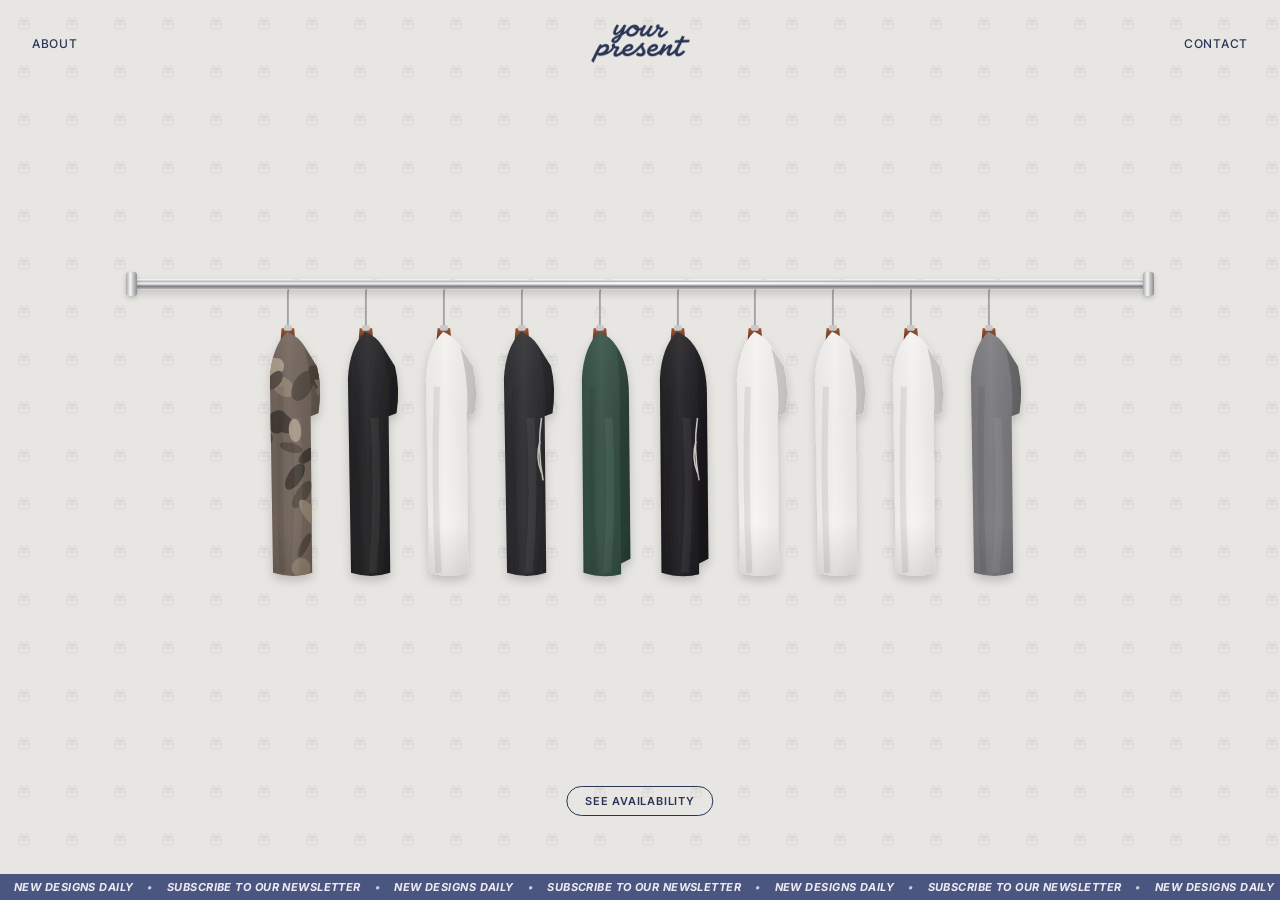
==== index.html @ 39e81881 "your present 衣架作品集网站：悬停转身、点击详情、占位衣服 Co-Authored-By: Claude Opus 5.5 <noreply@anthropic.com>" ====
<!doctype html>
<html lang="en">
<head>
  <meta charset="utf-8">
  <meta name="viewport" content="width=device-width, initial-scale=1">
  <title>your present</title>
  <meta name="description" content="your present — new designs daily.">
  <link rel="icon" href="assets/logo.png">
  <link rel="preload" href="assets/fonts/inter-latin-wght-normal.woff2" as="font" type="font/woff2" crossorigin>
  <link rel="stylesheet" href="css/style.css">
</head>
<body>
  <header class="top">
    <button class="nav-link" data-panel="about">About</button>
    <a class="logo" href="./" aria-label="your present"></a>
    <button class="nav-link" data-panel="contact">Contact</button>
    <button class="close-link" id="close">Close</button>
  </header>

  <main class="scene">
    <div class="rack-wrap" id="rackWrap">
      <div class="rack" id="rack">
        <div class="rod" aria-hidden="true"><i class="cap l"></i><i class="cap r"></i></div>
        <div class="items" id="items"></div>
      </div>
      <p class="hover-label" id="hoverLabel" aria-live="polite"></p>
    </div>

    <section class="detail" id="detail" aria-hidden="true">
      <button class="arrow prev" id="prev" aria-label="Previous">
        <svg viewBox="0 0 24 24"><path d="M15 6l-6 6 6 6M9 12h12" transform="translate(-1.5 0)"/></svg>
      </button>
      <div class="d-stage"><div class="d-item" id="dItem"></div></div>
      <button class="arrow next" id="next" aria-label="Next">
        <svg viewBox="0 0 24 24"><path d="M9 6l6 6-6 6M15 12H3" transform="translate(1.5 0)"/></svg>
      </button>
      <div class="d-meta">
        <p class="d-count" id="dCount">01 / 10</p>
        <h2 class="d-name" id="dName"></h2>
      </div>
    </section>

    <div class="cta-row">
      <button class="pill" id="cta">See availability</button>
      <i class="handle" aria-hidden="true"></i>
    </div>
  </main>

  <footer class="marquee" aria-label="New designs daily. Subscribe to our newsletter.">
    <div class="marquee-track" id="marquee"></div>
  </footer>

  <div class="sheet" id="sheet" aria-hidden="true">
    <div class="sheet-card" role="dialog" aria-modal="true">
      <div class="sheet-body" id="sheetBody"></div>
      <button class="pill small" id="sheetClose">Close</button>
    </div>
  </div>

  <template id="panel-about">
    <h3>About</h3>
    <p>your present makes clothes for right now. Every piece starts as a drawing and ends up on this rack.</p>
  </template>
  <template id="panel-contact">
    <h3>Contact</h3>
    <p>Collabs, wholesale or just saying hi — contact details coming soon.</p>
  </template>
  <template id="panel-availability">
    <h3>Availability</h3>
    <p>Sizes S – XL. First drop opening soon. Subscribe to our newsletter to hear first.</p>
  </template>

  <script src="data/products.js"></script>
  <script src="js/app.js"></script>
</body>
</html>
---- css/style.css ----
@font-face {
  font-family: "Inter";
  src: url("../assets/fonts/inter-latin-wght-normal.woff2") format("woff2");
  font-weight: 100 900; font-style: normal; font-display: swap;
}
@font-face {
  font-family: "Inter";
  src: url("../assets/fonts/inter-latin-wght-italic.woff2") format("woff2");
  font-weight: 100 900; font-style: italic; font-display: swap;
}

:root {
  --bg: #e7e6e2;
  --ink: #2b3557;          /* 品牌主色：logo、名字、按钮。想要纯黑 logo 改成 #111 */
  --muted: #8b8b90;
  --bar: #4b5680;          /* 底部跑马灯 */
  --bar-ink: #eceaf2;
  --ease: cubic-bezier(.22, .8, .2, 1);

  /* 衣服尺寸：一切按衣服高度 --gh 推算 */
  --gh: min(38vh, 21vw);
  --hook: calc(var(--gh) * 50 / 340);   /* 挂杆到领口 */
  --sw: calc(var(--gh) * 110 / 340);    /* 侧挂图宽 */
  --fw: calc(var(--gh) * 300 / 340);    /* 正面图宽 */
  --slot: calc(var(--gh) * .29);        /* 侧挂时每件占的位置 */
  --open: calc(var(--fw) + var(--gh) * .08); /* 转正面后占的位置 */
}

* { box-sizing: border-box; }
html, body { height: 100%; }
body {
  margin: 0;
  font-family: "Inter", "Helvetica Neue", Arial, "PingFang SC", "Microsoft YaHei", sans-serif;
  color: var(--ink);
  background-color: var(--bg);
  background-image: url("data:image/svg+xml,%3Csvg xmlns='http://www.w3.org/2000/svg' width='48' height='48'%3E%3Cg fill='none' stroke='%232b3557' stroke-opacity='.07' stroke-width='1'%3E%3Crect x='19' y='21' width='10' height='8' rx='1'/%3E%3Cpath d='M19 24h10M24 21v8M24 21c-1.5-3-4-3-4-1.2 0 1.2 2.2 1.2 4 1.2 1.8 0 4 0 4-1.2 0-1.8-2.5-1.8-4 1.2'/%3E%3C/g%3E%3C/svg%3E");
  background-size: 48px 48px;
  display: grid;
  grid-template-rows: auto 1fr auto;
  min-height: 100svh;
  overflow: hidden;
  -webkit-font-smoothing: antialiased;
}
button { font: inherit; color: inherit; background: none; border: 0; padding: 0; cursor: pointer; }

/* ---------- 顶栏 ---------- */
.top {
  position: relative; z-index: 20;
  display: grid; grid-template-columns: 1fr auto 1fr; align-items: center;
  padding: 22px 32px 0;
}
.nav-link, .close-link {
  font-size: 12px; font-weight: 500; letter-spacing: .06em; text-transform: uppercase;
  transition: opacity .4s var(--ease);
}
.nav-link:first-child { justify-self: start; }
.nav-link:nth-of-type(2) { justify-self: end; }
.nav-link:hover, .close-link:hover { opacity: .6; }
.logo {
  display: block; width: 104px; aspect-ratio: 1034 / 432;
  background: var(--ink);
  -webkit-mask: url("../assets/logo.png") center / contain no-repeat;
          mask: url("../assets/logo.png") center / contain no-repeat;
  transition: opacity .4s var(--ease);
}
.close-link {
  position: absolute; right: 32px; top: 26px;
  opacity: 0; pointer-events: none;
}

/* ---------- 场景 ---------- */
.scene { position: relative; display: grid; place-items: center; min-height: 0; }
.rack-wrap {
  position: relative;
  transition: filter .6s var(--ease), opacity .6s var(--ease), transform .6s var(--ease);
  margin-top: -4vh;
}
.rack {
  position: relative;
  width: calc(var(--slot) * var(--n, 10) + var(--open) - var(--slot) + var(--gh) * .22);
  height: calc(var(--hook) + var(--gh) + var(--gh) * .1);
}

/* 不锈钢挂杆 */
.rod {
  position: absolute; left: 0; right: 0; top: 0; z-index: 3;
  height: max(9px, calc(var(--gh) * .036)); transform: translateY(-50%);
  border-radius: 99px;
  background: linear-gradient(#ffffff 0%, #b9b9bc 22%, #f4f4f5 42%, #7d7d82 74%, #a8a8ac 88%, #e2e2e4 100%);
  box-shadow: 0 4px 8px rgba(0,0,0,.16), inset 0 -1px 0 rgba(0,0,0,.15);
}
.rod::after { /* 杆上一道长高光 */
  content: ""; position: absolute; left: 30%; right: 24%; top: 30%; height: 22%;
  background: linear-gradient(90deg, transparent, rgba(255,255,255,.9), transparent);
  border-radius: 99px;
}
.cap {
  position: absolute; top: 50%; width: max(10px, calc(var(--gh)*.04)); height: max(22px, calc(var(--gh)*.09));
  transform: translateY(-50%); border-radius: 3px;
  background: linear-gradient(90deg, #a9a9a9, #f4f4f4 40%, #bdbdbd 70%, #8e8e8e);
  box-shadow: 0 2px 5px rgba(0,0,0,.18);
}
.cap.l { left: -4px; } .cap.r { right: -4px; }

.items {
  position: absolute; left: 0; right: 0; top: 0; z-index: 2;
  display: flex; justify-content: center;
}
.item {
  position: relative; flex: 0 0 auto;
  width: var(--slot); height: calc(var(--hook) + var(--gh));
  transition: width .45s var(--ease);
  outline: none;
}
.item.on { width: var(--open); z-index: 2; }
.item.picked .face { visibility: hidden; }
.item:focus-visible::after {
  content: ""; position: absolute; left: 50%; bottom: -14px; width: 16px; height: 2px;
  margin-left: -8px; background: var(--ink); border-radius: 2px;
}

/* 一件衣服 = 摆动层 + 两个面（侧 / 正） */
.swing { position: absolute; inset: 0; transform-origin: 50% 0; perspective: 900px; }
.face {
  position: absolute; top: 0; height: calc(var(--hook) + var(--gh));
  backface-visibility: hidden; -webkit-backface-visibility: hidden;
  will-change: transform;
}
.face.side  { width: var(--sw); left: calc(50% - var(--sw) / 2); }
.face.front { width: var(--fw); left: calc(50% - var(--fw) / 2); }
.face img {
  position: absolute; left: 0; top: var(--hook); width: 100%; height: var(--gh);
  object-fit: contain; object-position: top center;
  user-select: none; -webkit-user-drag: none; pointer-events: none;
}
.face .hanger {
  position: absolute; left: 0; top: 0; width: 100%; height: calc(var(--gh) * 90 / 340);
  overflow: visible; pointer-events: none;
}

/* 转身：侧面先转走，正面再转进来；移开时反过来 */
.face.side  { transform: rotateY(0deg);   transition: transform .24s cubic-bezier(.25,1,.5,1) .16s; }
.face.front { transform: rotateY(-90deg); transition: transform .16s cubic-bezier(.5,0,.75,0) 0s; }
.item.on .face.side  { transform: rotateY(90deg); transition: transform .16s cubic-bezier(.5,0,.75,0) 0s; }
.item.on .face.front { transform: rotateY(0deg);  transition: transform .26s cubic-bezier(.25,1,.5,1) .16s; }

.hover-label {
  position: absolute; left: 0; top: calc(var(--hook) + var(--gh) + var(--gh) * .1);
  margin: 0; font-size: 11px; color: var(--muted); white-space: nowrap;
  transform: translateX(-50%); opacity: 0;
  transition: opacity .3s var(--ease), left .45s var(--ease);
  pointer-events: none;
}
.hover-label.show { opacity: 1; }

/* ---------- 底部按钮 ---------- */
.cta-row {
  position: absolute; left: 50%; bottom: 4.5vh; transform: translateX(-50%);
  display: grid; justify-items: center; gap: 14px; z-index: 6;
}
.pill {
  border: 1.5px solid var(--ink); border-radius: 999px;
  padding: 7px 18px; font-size: 11px; font-weight: 600; letter-spacing: .07em; text-transform: uppercase;
  transition: background .25s, color .25s;
}
.pill:hover { background: var(--ink); color: var(--bg); }
.pill.small { padding: 6px 14px; }
.handle {
  width: 32px; height: 4px; border-radius: 4px; background: #6a6d78;
  opacity: 0; transition: opacity .4s var(--ease);
}

/* ---------- 详情 ---------- */
.detail {
  position: absolute; inset: 0; z-index: 5;
  display: grid; place-items: center; pointer-events: none;
}
.d-stage { position: relative; margin-top: -8vh; }
.d-item {
  --gh: min(50vh, 36vw);
  position: relative; width: var(--fw); height: calc(var(--hook) + var(--gh));
  transform-origin: 0 0; visibility: hidden;
}
.d-item.show { visibility: visible; }
.d-item .face { left: 0; transform: none; transition: none; }
.arrow, .d-meta { opacity: 0; transition: opacity .45s var(--ease); }
.arrow {
  position: absolute; top: calc(50% - 8vh + min(50vh, 36vw) * 25 / 340); width: 38px; height: 38px;
  border: 1.5px solid var(--ink); border-radius: 50%;
  display: grid; place-items: center; transform: translateY(-50%);
  transition: opacity .45s var(--ease), background .25s, color .25s;
}
.arrow svg { width: 16px; height: 16px; fill: none; stroke: currentColor; stroke-width: 1.8; stroke-linecap: round; stroke-linejoin: round; }
.arrow:hover { background: var(--ink); color: var(--bg); }
.arrow.prev { left: calc(50% - min(50vh, 36vw) * 150 / 340 - 7vw - 38px); }
.arrow.next { left: calc(50% + min(50vh, 36vw) * 150 / 340 + 7vw); }
.d-meta {
  position: absolute; left: 0; right: 0; bottom: calc(4.5vh + 62px);
  text-align: center;
}
.d-count { margin: 0 0 6px; font-size: 11px; color: var(--muted); font-variant-numeric: tabular-nums; letter-spacing: .04em; }
.d-name { margin: 0; font-size: clamp(18px, 1.9vw, 26px); font-weight: 500; font-style: italic; letter-spacing: -.01em; transition: opacity .2s; }
.no-anim .item, .no-anim .face { transition: none !important; }

/* 进入详情后的整体状态 */
body.is-detail .rack-wrap { filter: blur(14px); opacity: .3; transform: scale(.985); pointer-events: none; }
body.is-detail .detail { pointer-events: auto; }
body.is-detail .arrow, body.is-detail .d-meta { opacity: 1; }
body.is-detail .nav-link, body.is-detail .logo { opacity: 0; pointer-events: none; }
body.is-detail .close-link { opacity: 1; pointer-events: auto; }
body.is-detail .handle { opacity: 1; }
body.is-detail .marquee { opacity: 0; }

/* ---------- 跑马灯 ---------- */
.marquee {
  background: var(--bar); color: var(--bar-ink); overflow: hidden;
  height: 26px; display: flex; align-items: center;
  transition: opacity .5s var(--ease);
}
.marquee-track { display: flex; white-space: nowrap; animation: marquee 38s linear infinite; }
.marquee-track span {
  font-size: 11px; font-weight: 700; font-style: italic; letter-spacing: .04em; text-transform: uppercase;
  padding: 0 14px;
}
.marquee-track span.dot { padding: 0; opacity: .8; }
@keyframes marquee { to { transform: translateX(-50%); } }

/* ---------- 弹出小卡片 ---------- */
.sheet {
  position: fixed; inset: 0; z-index: 50; display: grid; place-items: center;
  background: rgba(231, 230, 226, .6); backdrop-filter: blur(8px); -webkit-backdrop-filter: blur(8px);
  opacity: 0; pointer-events: none; transition: opacity .3s var(--ease);
}
.sheet.open { opacity: 1; pointer-events: auto; }
.sheet-card {
  width: min(380px, calc(100vw - 32px)); padding: 28px 28px 22px;
  background: #f3f2ef; border-radius: 14px; box-shadow: 0 20px 60px rgba(30, 35, 60, .18);
  transform: translateY(10px); transition: transform .35s var(--ease);
}
.sheet.open .sheet-card { transform: none; }
.sheet-card h3 { margin: 0 0 10px; font-size: 12px; letter-spacing: .08em; text-transform: uppercase; font-weight: 600; }
.sheet-card p { margin: 0 0 20px; font-size: 15px; line-height: 1.5; font-style: italic; }

/* ---------- 手机 ---------- */
@media (max-width: 760px) {
  :root { --gh: min(42vh, 64vw); }
  .top { padding: 16px 16px 0; }
  .close-link { right: 16px; top: 20px; }
  .logo { width: 84px; }
  .rack-wrap {
    width: 100vw; overflow-x: auto; overflow-y: visible; scrollbar-width: none;
    padding: calc(var(--gh) * .05) 16px calc(var(--gh) * .3);
    margin-top: 0;
  }
  .rack-wrap::-webkit-scrollbar { display: none; }
  .rack { margin: 0 auto; }
  .d-item { --gh: min(46vh, 68vw); }
  .d-stage { margin-top: -12vh; }
  .arrow { top: auto; bottom: calc(4.5vh + 2px); transform: none; }
  .arrow.prev { left: 16px; } .arrow.next { left: auto; right: 16px; }
  .d-meta { bottom: calc(4.5vh + 66px); }
}

@media (prefers-reduced-motion: reduce) {
  .face.side, .face.front, .item.on .face.side, .item.on .face.front { transition-duration: .01s; transition-delay: 0s; }
  .marquee-track { animation-duration: 120s; }
}
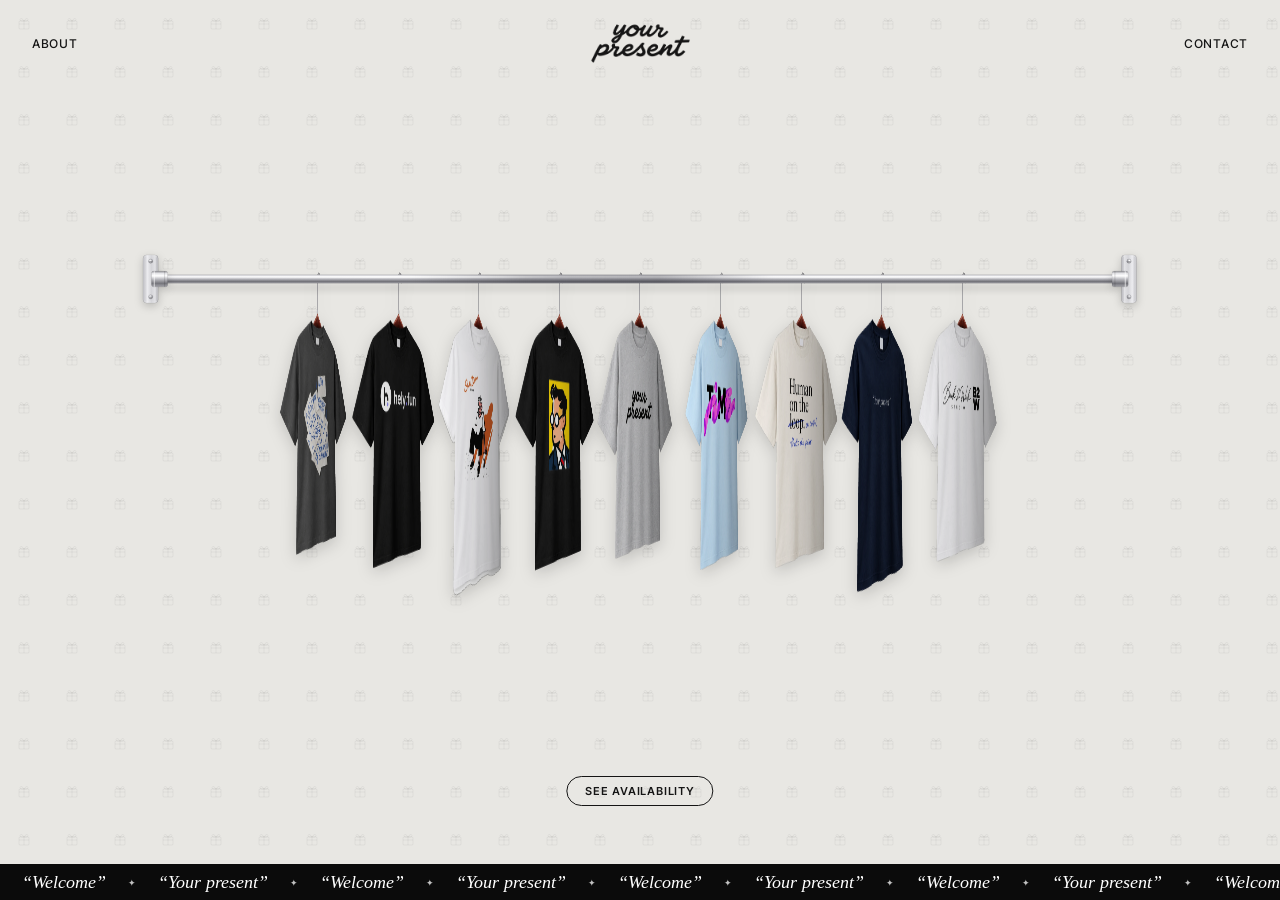
==== commit 295a53c3: "换上 9 件真实 T 恤：AI 抠图 + 红木衣架，挂着 3D 转开、悬停连续转正；不锈钢挂杆加墙面底座；跑马灯改黑底白字衬线斜体 Co-Authored-By: Claude Opus 5.5 <n" ====
--- a/index.html
+++ b/index.html
@@ -20,7 +20,32 @@
   <main class="scene">
     <div class="rack-wrap" id="rackWrap">
       <div class="rack" id="rack">
-        <div class="rod" aria-hidden="true"><i class="cap l"></i><i class="cap r"></i></div>
+        <div class="rod" aria-hidden="true">
+        <svg width="0" height="0" style="position:absolute"><defs>
+          <linearGradient id="ypPlate" x1="0" x2="1"><stop offset="0" stop-color="#b9b9be"/><stop offset=".28" stop-color="#ececef"/><stop offset=".55" stop-color="#d4d4d8"/><stop offset=".8" stop-color="#e2e2e5"/><stop offset="1" stop-color="#a4a4aa"/></linearGradient>
+          <linearGradient id="ypCup" x1="0" y1="0" x2="0" y2="1"><stop offset="0" stop-color="#8f8f95"/><stop offset=".14" stop-color="#e4e4e7"/><stop offset=".3" stop-color="#ffffff"/><stop offset=".5" stop-color="#bdbdc2"/><stop offset=".78" stop-color="#76767c"/><stop offset="1" stop-color="#a2a2a8"/></linearGradient>
+          <radialGradient id="ypScrew" cx=".38" cy=".35" r=".7"><stop offset="0" stop-color="#ffffff"/><stop offset=".5" stop-color="#c4c4c9"/><stop offset="1" stop-color="#7c7c82"/></radialGradient>
+        </defs></svg>
+        <span class="tube"></span>
+        <svg class="bracket l" viewBox="0 0 46 92" aria-hidden="true">
+          <rect x="2" y="3" width="27" height="86" rx="6" fill="url(#ypPlate)" stroke="rgba(0,0,0,.22)" stroke-width=".8"/>
+          <rect x="3.2" y="4.2" width="24.6" height="83.6" rx="5" fill="none" stroke="rgba(255,255,255,.55)" stroke-width=".8"/>
+          <g><circle cx="15.5" cy="14" r="3.8" fill="url(#ypScrew)" stroke="rgba(0,0,0,.35)" stroke-width=".6"/><path d="M13 14.6h5" stroke="rgba(0,0,0,.45)" stroke-width=".9"/></g>
+          <g><circle cx="15.5" cy="78" r="3.8" fill="url(#ypScrew)" stroke="rgba(0,0,0,.35)" stroke-width=".6"/><path d="M13 78.6h5" stroke="rgba(0,0,0,.45)" stroke-width=".9"/></g>
+          <rect x="17" y="32" width="29" height="28" rx="3.5" fill="url(#ypCup)" stroke="rgba(0,0,0,.25)" stroke-width=".7"/>
+          <rect x="21" y="32" width="2.2" height="28" fill="rgba(255,255,255,.55)"/>
+          <rect x="40" y="32" width="1.4" height="28" fill="rgba(0,0,0,.18)"/>
+        </svg>
+        <svg class="bracket r" viewBox="0 0 46 92" aria-hidden="true">
+          <rect x="2" y="3" width="27" height="86" rx="6" fill="url(#ypPlate)" stroke="rgba(0,0,0,.22)" stroke-width=".8"/>
+          <rect x="3.2" y="4.2" width="24.6" height="83.6" rx="5" fill="none" stroke="rgba(255,255,255,.55)" stroke-width=".8"/>
+          <g><circle cx="15.5" cy="14" r="3.8" fill="url(#ypScrew)" stroke="rgba(0,0,0,.35)" stroke-width=".6"/><path d="M13 14.6h5" stroke="rgba(0,0,0,.45)" stroke-width=".9"/></g>
+          <g><circle cx="15.5" cy="78" r="3.8" fill="url(#ypScrew)" stroke="rgba(0,0,0,.35)" stroke-width=".6"/><path d="M13 78.6h5" stroke="rgba(0,0,0,.45)" stroke-width=".9"/></g>
+          <rect x="17" y="32" width="29" height="28" rx="3.5" fill="url(#ypCup)" stroke="rgba(0,0,0,.25)" stroke-width=".7"/>
+          <rect x="21" y="32" width="2.2" height="28" fill="rgba(255,255,255,.55)"/>
+          <rect x="40" y="32" width="1.4" height="28" fill="rgba(0,0,0,.18)"/>
+        </svg>
+      </div>
         <div class="items" id="items"></div>
       </div>
       <p class="hover-label" id="hoverLabel" aria-live="polite"></p>
@@ -46,7 +71,7 @@
     </div>
   </main>
 
-  <footer class="marquee" aria-label="New designs daily. Subscribe to our newsletter.">
+  <footer class="marquee" aria-label="Welcome. Your present.">
     <div class="marquee-track" id="marquee"></div>
   </footer>
 
--- a/css/style.css
+++ b/css/style.css
@@ -8,22 +8,28 @@
   src: url("../assets/fonts/inter-latin-wght-italic.woff2") format("woff2");
   font-weight: 100 900; font-style: italic; font-display: swap;
 }
+@font-face {   /* 跑马灯、衣服名：衬线斜体（Times 风格） */
+  font-family: "Tinos";
+  src: url("../assets/fonts/tinos-italic.woff2") format("woff2");
+  font-weight: 400; font-style: italic; font-display: swap;
+}
 
 :root {
-  --bg: #e7e6e2;
-  --ink: #2b3557;          /* 品牌主色：logo、名字、按钮。想要纯黑 logo 改成 #111 */
-  --muted: #8b8b90;
-  --bar: #4b5680;          /* 底部跑马灯 */
-  --bar-ink: #eceaf2;
+  --bg: #e8e7e3;
+  --ink: #151515;          /* logo、文字、按钮 */
+  --muted: #8a8a8a;
+  --bar: #0b0b0b;          /* 底部跑马灯 */
+  --bar-ink: #ffffff;
+  --serif: "Tinos", "Times New Roman", Times, serif;
   --ease: cubic-bezier(.22, .8, .2, 1);
 
-  /* 衣服尺寸：一切按衣服高度 --gh 推算 */
+  /* 尺寸全部按衣服高度 --gh 推算（衣服图 300×406 单位，1 单位 = gh/340） */
   --gh: min(38vh, 21vw);
-  --hook: calc(var(--gh) * 50 / 340);   /* 挂杆到领口 */
-  --sw: calc(var(--gh) * 110 / 340);    /* 侧挂图宽 */
-  --fw: calc(var(--gh) * 300 / 340);    /* 正面图宽 */
-  --slot: calc(var(--gh) * .29);        /* 侧挂时每件占的位置 */
+  --hook: calc(var(--gh) * 50 / 340);   /* 挂杆中心到领口 */
+  --fw: calc(var(--gh) * 300 / 340);    /* 衣服正面宽 */
+  --slot: calc(var(--gh) * .3);         /* 转开挂着时每件占的位置 */
   --open: calc(var(--fw) + var(--gh) * .08); /* 转正面后占的位置 */
+  --rodh: max(9px, calc(var(--gh) * .036));
 }
 
 * { box-sizing: border-box; }
@@ -33,7 +39,7 @@
   font-family: "Inter", "Helvetica Neue", Arial, "PingFang SC", "Microsoft YaHei", sans-serif;
   color: var(--ink);
   background-color: var(--bg);
-  background-image: url("data:image/svg+xml,%3Csvg xmlns='http://www.w3.org/2000/svg' width='48' height='48'%3E%3Cg fill='none' stroke='%232b3557' stroke-opacity='.07' stroke-width='1'%3E%3Crect x='19' y='21' width='10' height='8' rx='1'/%3E%3Cpath d='M19 24h10M24 21v8M24 21c-1.5-3-4-3-4-1.2 0 1.2 2.2 1.2 4 1.2 1.8 0 4 0 4-1.2 0-1.8-2.5-1.8-4 1.2'/%3E%3C/g%3E%3C/svg%3E");
+  background-image: url("data:image/svg+xml,%3Csvg xmlns='http://www.w3.org/2000/svg' width='48' height='48'%3E%3Cg fill='none' stroke='%23151515' stroke-opacity='.055' stroke-width='1'%3E%3Crect x='19' y='21' width='10' height='8' rx='1'/%3E%3Cpath d='M19 24h10M24 21v8M24 21c-1.5-3-4-3-4-1.2 0 1.2 2.2 1.2 4 1.2 1.8 0 4 0 4-1.2 0-1.8-2.5-1.8-4 1.2'/%3E%3C/g%3E%3C/svg%3E");
   background-size: 48px 48px;
   display: grid;
   grid-template-rows: auto 1fr auto;
@@ -55,7 +61,7 @@
 }
 .nav-link:first-child { justify-self: start; }
 .nav-link:nth-of-type(2) { justify-self: end; }
-.nav-link:hover, .close-link:hover { opacity: .6; }
+.nav-link:hover, .close-link:hover { opacity: .55; }
 .logo {
   display: block; width: 104px; aspect-ratio: 1034 / 432;
   background: var(--ink);
@@ -63,45 +69,48 @@
           mask: url("../assets/logo.png") center / contain no-repeat;
   transition: opacity .4s var(--ease);
 }
-.close-link {
-  position: absolute; right: 32px; top: 26px;
-  opacity: 0; pointer-events: none;
-}
+.close-link { position: absolute; right: 32px; top: 26px; opacity: 0; pointer-events: none; }
 
 /* ---------- 场景 ---------- */
 .scene { position: relative; display: grid; place-items: center; min-height: 0; }
 .rack-wrap {
-  position: relative;
+  position: relative; margin-top: -4vh;
   transition: filter .6s var(--ease), opacity .6s var(--ease), transform .6s var(--ease);
-  margin-top: -4vh;
 }
 .rack {
   position: relative;
-  width: calc(var(--slot) * var(--n, 10) + var(--open) - var(--slot) + var(--gh) * .22);
+  width: calc(var(--slot) * var(--n, 10) + var(--open) - var(--slot) + var(--gh) * .34);
   height: calc(var(--hook) + var(--gh) + var(--gh) * .1);
 }
 
-/* 不锈钢挂杆 */
+/* ---------- 不锈钢挂杆 + 墙面底座 ---------- */
 .rod {
   position: absolute; left: 0; right: 0; top: 0; z-index: 3;
-  height: max(9px, calc(var(--gh) * .036)); transform: translateY(-50%);
+  height: calc(var(--rodh) * 5.3); transform: translateY(-50%);
+  pointer-events: none;
+}
+.bracket {
+  position: absolute; top: 0; height: 100%; width: auto; aspect-ratio: 46 / 92;
+  filter: drop-shadow(0 calc(var(--rodh) * .35) calc(var(--rodh) * .45) rgba(0, 0, 0, .2));
+}
+.bracket.l { left: 0; }
+.bracket.r { right: 0; transform: scaleX(-1); }
+.tube {
+  position: absolute; top: 50%; height: var(--rodh); transform: translateY(-50%);
+  left: calc(var(--rodh) * 5.3 * .5 * .8); right: calc(var(--rodh) * 5.3 * .5 * .8);
   border-radius: 99px;
-  background: linear-gradient(#ffffff 0%, #b9b9bc 22%, #f4f4f5 42%, #7d7d82 74%, #a8a8ac 88%, #e2e2e4 100%);
-  box-shadow: 0 4px 8px rgba(0,0,0,.16), inset 0 -1px 0 rgba(0,0,0,.15);
-}
-.rod::after { /* 杆上一道长高光 */
-  content: ""; position: absolute; left: 30%; right: 24%; top: 30%; height: 22%;
-  background: linear-gradient(90deg, transparent, rgba(255,255,255,.9), transparent);
+  background:
+    linear-gradient(90deg, rgba(30, 30, 40, 0) 26%, rgba(30, 30, 40, .26) 38%, rgba(30, 30, 40, .3) 52%, rgba(30, 30, 40, 0) 64%),
+    linear-gradient(180deg, #8c8c92 0%, #d8d8dc 11%, #ffffff 25%, #e8e8eb 34%, #b6b6bb 50%, #8a8a90 67%, #6c6c72 82%, #9a9aa0 92%, #5c5c62 100%);
+  box-shadow: 0 calc(var(--rodh) * .9) calc(var(--rodh) * .8) calc(var(--rodh) * -.35) rgba(0, 0, 0, .28);
+}
+.tube::after {   /* 一道长高光 */
+  content: ""; position: absolute; left: 8%; right: 12%; top: 22%; height: 16%;
   border-radius: 99px;
-}
-.cap {
-  position: absolute; top: 50%; width: max(10px, calc(var(--gh)*.04)); height: max(22px, calc(var(--gh)*.09));
-  transform: translateY(-50%); border-radius: 3px;
-  background: linear-gradient(90deg, #a9a9a9, #f4f4f4 40%, #bdbdbd 70%, #8e8e8e);
-  box-shadow: 0 2px 5px rgba(0,0,0,.18);
-}
-.cap.l { left: -4px; } .cap.r { right: -4px; }
-
+  background: linear-gradient(90deg, transparent, rgba(255, 255, 255, .95) 18%, rgba(255, 255, 255, .5) 34%, transparent 42%, transparent 62%, rgba(255, 255, 255, .85) 78%, transparent);
+}
+
+/* ---------- 衣服 ---------- */
 .items {
   position: absolute; left: 0; right: 0; top: 0; z-index: 2;
   display: flex; justify-content: center;
@@ -109,7 +118,7 @@
 .item {
   position: relative; flex: 0 0 auto;
   width: var(--slot); height: calc(var(--hook) + var(--gh));
-  transition: width .45s var(--ease);
+  transition: width .5s var(--ease);
   outline: none;
 }
 .item.on { width: var(--open); z-index: 2; }
@@ -119,36 +128,38 @@
   margin-left: -8px; background: var(--ink); border-radius: 2px;
 }
 
-/* 一件衣服 = 摆动层 + 两个面（侧 / 正） */
-.swing { position: absolute; inset: 0; transform-origin: 50% 0; perspective: 900px; }
+/* 摆动层（绕挂杆晃）→ 衣服层（绕挂钩竖轴转身） */
+.swing {
+  position: absolute; inset: 0; transform-origin: 50% 0;
+  perspective: calc(var(--gh) * 3.2);
+  filter: drop-shadow(0 calc(var(--gh) * .022) calc(var(--gh) * .028) rgba(0, 0, 0, .17));
+}
 .face {
-  position: absolute; top: 0; height: calc(var(--hook) + var(--gh));
-  backface-visibility: hidden; -webkit-backface-visibility: hidden;
+  position: absolute; top: 0; left: calc(50% - var(--fw) / 2);
+  width: var(--fw); height: calc(var(--hook) + var(--gh));
+  transform: rotateY(var(--rest, 72deg));
+  transition: transform .62s cubic-bezier(.3, .75, .2, 1);
   will-change: transform;
 }
-.face.side  { width: var(--sw); left: calc(50% - var(--sw) / 2); }
-.face.front { width: var(--fw); left: calc(50% - var(--fw) / 2); }
-.face img {
-  position: absolute; left: 0; top: var(--hook); width: 100%; height: var(--gh);
-  object-fit: contain; object-position: top center;
-  user-select: none; -webkit-user-drag: none; pointer-events: none;
-}
-.face .hanger {
-  position: absolute; left: 0; top: 0; width: 100%; height: calc(var(--gh) * 90 / 340);
-  overflow: visible; pointer-events: none;
-}
-
-/* 转身：侧面先转走，正面再转进来；移开时反过来 */
-.face.side  { transform: rotateY(0deg);   transition: transform .24s cubic-bezier(.25,1,.5,1) .16s; }
-.face.front { transform: rotateY(-90deg); transition: transform .16s cubic-bezier(.5,0,.75,0) 0s; }
-.item.on .face.side  { transform: rotateY(90deg); transition: transform .16s cubic-bezier(.5,0,.75,0) 0s; }
-.item.on .face.front { transform: rotateY(0deg);  transition: transform .26s cubic-bezier(.25,1,.5,1) .16s; }
+.item.on .face { transform: rotateY(0deg); }
+.face img, .face .shade {
+  position: absolute; left: 0; top: calc(var(--gh) * -16 / 340);
+  width: 100%; height: calc(var(--gh) * 406 / 340);
+}
+.face img { user-select: none; -webkit-user-drag: none; pointer-events: none; }
+/* 转开时远侧变暗，转正后淡掉 */
+.face .shade {
+  -webkit-mask-size: 100% 100%; mask-size: 100% 100%;
+  background: linear-gradient(90deg, rgba(0, 0, 0, .02), rgba(0, 0, 0, .16) 50%, rgba(0, 0, 0, .42));
+  transition: opacity .55s var(--ease);
+}
+.item.on .face .shade { opacity: 0; }
 
 .hover-label {
   position: absolute; left: 0; top: calc(var(--hook) + var(--gh) + var(--gh) * .1);
   margin: 0; font-size: 11px; color: var(--muted); white-space: nowrap;
   transform: translateX(-50%); opacity: 0;
-  transition: opacity .3s var(--ease), left .45s var(--ease);
+  transition: opacity .3s var(--ease), left .5s var(--ease);
   pointer-events: none;
 }
 .hover-label.show { opacity: 1; }
@@ -165,10 +176,7 @@
 }
 .pill:hover { background: var(--ink); color: var(--bg); }
 .pill.small { padding: 6px 14px; }
-.handle {
-  width: 32px; height: 4px; border-radius: 4px; background: #6a6d78;
-  opacity: 0; transition: opacity .4s var(--ease);
-}
+.handle { width: 32px; height: 4px; border-radius: 4px; background: #5f5f5f; opacity: 0; transition: opacity .4s var(--ease); }
 
 /* ---------- 详情 ---------- */
 .detail {
@@ -180,6 +188,7 @@
   --gh: min(50vh, 36vw);
   position: relative; width: var(--fw); height: calc(var(--hook) + var(--gh));
   transform-origin: 0 0; visibility: hidden;
+  filter: drop-shadow(0 calc(var(--gh) * .022) calc(var(--gh) * .03) rgba(0, 0, 0, .16));
 }
 .d-item.show { visibility: visible; }
 .d-item .face { left: 0; transform: none; transition: none; }
@@ -194,13 +203,13 @@
 .arrow:hover { background: var(--ink); color: var(--bg); }
 .arrow.prev { left: calc(50% - min(50vh, 36vw) * 150 / 340 - 7vw - 38px); }
 .arrow.next { left: calc(50% + min(50vh, 36vw) * 150 / 340 + 7vw); }
-.d-meta {
-  position: absolute; left: 0; right: 0; bottom: calc(4.5vh + 62px);
-  text-align: center;
-}
+.d-meta { position: absolute; left: 0; right: 0; bottom: calc(4.5vh + 62px); text-align: center; }
 .d-count { margin: 0 0 6px; font-size: 11px; color: var(--muted); font-variant-numeric: tabular-nums; letter-spacing: .04em; }
-.d-name { margin: 0; font-size: clamp(18px, 1.9vw, 26px); font-weight: 500; font-style: italic; letter-spacing: -.01em; transition: opacity .2s; }
-.no-anim .item, .no-anim .face { transition: none !important; }
+.d-name {
+  margin: 0; font-family: var(--serif); font-style: italic; font-weight: 400;
+  font-size: clamp(20px, 2.2vw, 30px); letter-spacing: 0; transition: opacity .2s;
+}
+.no-anim .item, .no-anim .face, .no-anim .shade { transition: none !important; }
 
 /* 进入详情后的整体状态 */
 body.is-detail .rack-wrap { filter: blur(14px); opacity: .3; transform: scale(.985); pointer-events: none; }
@@ -211,35 +220,32 @@
 body.is-detail .handle { opacity: 1; }
 body.is-detail .marquee { opacity: 0; }
 
-/* ---------- 跑马灯 ---------- */
+/* ---------- 跑马灯：黑底白字 ---------- */
 .marquee {
   background: var(--bar); color: var(--bar-ink); overflow: hidden;
-  height: 26px; display: flex; align-items: center;
+  height: 36px; display: flex; align-items: center;
   transition: opacity .5s var(--ease);
 }
-.marquee-track { display: flex; white-space: nowrap; animation: marquee 38s linear infinite; }
-.marquee-track span {
-  font-size: 11px; font-weight: 700; font-style: italic; letter-spacing: .04em; text-transform: uppercase;
-  padding: 0 14px;
-}
-.marquee-track span.dot { padding: 0; opacity: .8; }
+.marquee-track { display: flex; align-items: center; white-space: nowrap; animation: marquee 46s linear infinite; }
+.marquee-track span { font-family: var(--serif); font-style: italic; font-size: 18px; padding: 0 22px; }
+.marquee-track span.dot { font-family: inherit; font-style: normal; font-size: 9px; padding: 0; opacity: .75; }
 @keyframes marquee { to { transform: translateX(-50%); } }
 
 /* ---------- 弹出小卡片 ---------- */
 .sheet {
   position: fixed; inset: 0; z-index: 50; display: grid; place-items: center;
-  background: rgba(231, 230, 226, .6); backdrop-filter: blur(8px); -webkit-backdrop-filter: blur(8px);
+  background: rgba(232, 231, 227, .6); backdrop-filter: blur(8px); -webkit-backdrop-filter: blur(8px);
   opacity: 0; pointer-events: none; transition: opacity .3s var(--ease);
 }
 .sheet.open { opacity: 1; pointer-events: auto; }
 .sheet-card {
   width: min(380px, calc(100vw - 32px)); padding: 28px 28px 22px;
-  background: #f3f2ef; border-radius: 14px; box-shadow: 0 20px 60px rgba(30, 35, 60, .18);
+  background: #f4f3f0; border-radius: 14px; box-shadow: 0 20px 60px rgba(0, 0, 0, .14);
   transform: translateY(10px); transition: transform .35s var(--ease);
 }
 .sheet.open .sheet-card { transform: none; }
 .sheet-card h3 { margin: 0 0 10px; font-size: 12px; letter-spacing: .08em; text-transform: uppercase; font-weight: 600; }
-.sheet-card p { margin: 0 0 20px; font-size: 15px; line-height: 1.5; font-style: italic; }
+.sheet-card p { margin: 0 0 20px; font-family: var(--serif); font-size: 18px; line-height: 1.45; font-style: italic; }
 
 /* ---------- 手机 ---------- */
 @media (max-width: 760px) {
@@ -249,7 +255,7 @@
   .logo { width: 84px; }
   .rack-wrap {
     width: 100vw; overflow-x: auto; overflow-y: visible; scrollbar-width: none;
-    padding: calc(var(--gh) * .05) 16px calc(var(--gh) * .3);
+    padding: calc(var(--gh) * .12) 16px calc(var(--gh) * .3);
     margin-top: 0;
   }
   .rack-wrap::-webkit-scrollbar { display: none; }
@@ -259,9 +265,10 @@
   .arrow { top: auto; bottom: calc(4.5vh + 2px); transform: none; }
   .arrow.prev { left: 16px; } .arrow.next { left: auto; right: 16px; }
   .d-meta { bottom: calc(4.5vh + 66px); }
+  .marquee-track span { font-size: 16px; }
 }
 
 @media (prefers-reduced-motion: reduce) {
-  .face.side, .face.front, .item.on .face.side, .item.on .face.front { transition-duration: .01s; transition-delay: 0s; }
-  .marquee-track { animation-duration: 120s; }
-}
+  .face, .item { transition-duration: .01s; }
+  .marquee-track { animation-duration: 160s; }
+}
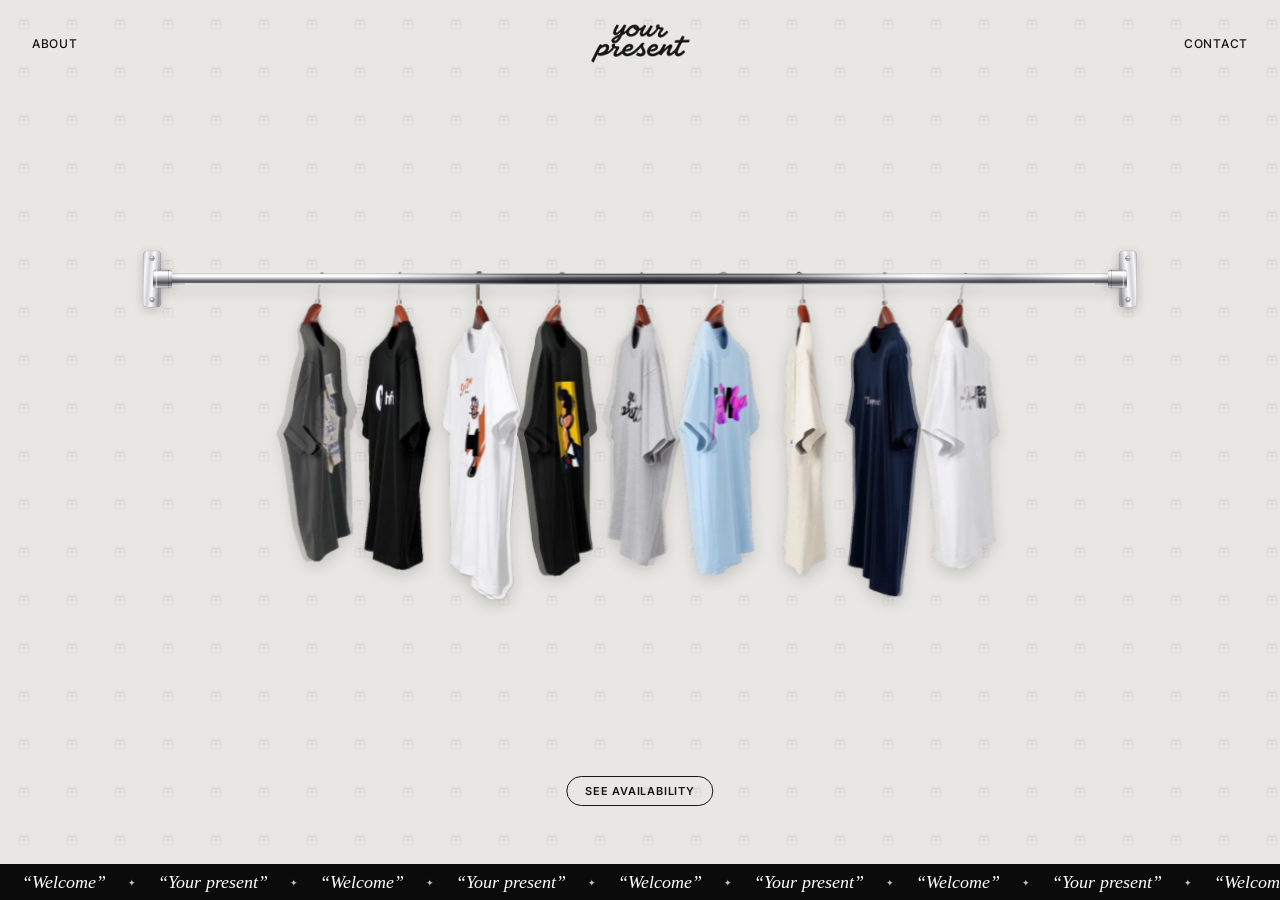
==== commit 3c0b1d65: "细节对齐参考片：镀铬挂杆、红木衣架重做并重新生成转身视频、去白边；位置弹簧+钟摆物理+空气漂浮；点开改为淡入放大 Co-Authored-By: Claude Opus 5.5 <noreply@an" ====
--- a/index.html
+++ b/index.html
@@ -22,8 +22,8 @@
       <div class="rack" id="rack">
         <div class="rod" aria-hidden="true">
         <svg width="0" height="0" style="position:absolute"><defs>
-          <linearGradient id="ypPlate" x1="0" x2="1"><stop offset="0" stop-color="#b9b9be"/><stop offset=".28" stop-color="#ececef"/><stop offset=".55" stop-color="#d4d4d8"/><stop offset=".8" stop-color="#e2e2e5"/><stop offset="1" stop-color="#a4a4aa"/></linearGradient>
-          <linearGradient id="ypCup" x1="0" y1="0" x2="0" y2="1"><stop offset="0" stop-color="#8f8f95"/><stop offset=".14" stop-color="#e4e4e7"/><stop offset=".3" stop-color="#ffffff"/><stop offset=".5" stop-color="#bdbdc2"/><stop offset=".78" stop-color="#76767c"/><stop offset="1" stop-color="#a2a2a8"/></linearGradient>
+          <linearGradient id="ypPlate" x1="0" x2="1" y1="0" y2=".25"><stop offset="0" stop-color="#a9a9ae"/><stop offset=".18" stop-color="#f6f6f7"/><stop offset=".4" stop-color="#d2d2d6"/><stop offset=".62" stop-color="#fbfbfc"/><stop offset=".85" stop-color="#c4c4c8"/><stop offset="1" stop-color="#8e8e93"/></linearGradient>
+          <linearGradient id="ypCup" x1="0" y1="0" x2="0" y2="1"><stop offset="0" stop-color="#8a8a90"/><stop offset=".12" stop-color="#ffffff"/><stop offset=".28" stop-color="#f4f4f6"/><stop offset=".48" stop-color="#a8a8ad"/><stop offset=".7" stop-color="#4e4e54"/><stop offset=".86" stop-color="#8c8c92"/><stop offset=".95" stop-color="#e6e6e9"/><stop offset="1" stop-color="#77777c"/></linearGradient>
           <radialGradient id="ypScrew" cx=".38" cy=".35" r=".7"><stop offset="0" stop-color="#ffffff"/><stop offset=".5" stop-color="#c4c4c9"/><stop offset="1" stop-color="#7c7c82"/></radialGradient>
         </defs></svg>
         <span class="tube"></span>
--- a/css/style.css
+++ b/css/style.css
@@ -29,7 +29,7 @@
   --fw: calc(var(--gh) * 300 / 340);    /* 衣服正面宽 */
   --slot: calc(var(--gh) * .3);         /* 转开挂着时每件占的位置 */
   --open: calc(var(--fw) + var(--gh) * .08); /* 转正面后占的位置 */
-  --rodh: max(9px, calc(var(--gh) * .036));
+  --rodh: max(10px, calc(var(--gh) * .042));
 }
 
 * { box-sizing: border-box; }
@@ -75,7 +75,7 @@
 .scene { position: relative; display: grid; place-items: center; min-height: 0; }
 .rack-wrap {
   position: relative; margin-top: -4vh;
-  transition: filter .6s var(--ease), opacity .6s var(--ease), transform .6s var(--ease);
+  transition: filter .38s var(--ease), opacity .38s var(--ease), transform .38s var(--ease);
 }
 .rack {
   position: relative;
@@ -99,61 +99,61 @@
   position: absolute; top: 50%; height: var(--rodh); transform: translateY(-50%);
   left: calc(var(--rodh) * 5.3 * .5 * .8); right: calc(var(--rodh) * 5.3 * .5 * .8);
   border-radius: 99px;
+  /* 抛光镀铬：竖向是圆管的明暗（上亮下暗、底边回光），横向乘上环境反光（两端亮、中段一大片深色） */
   background:
-    linear-gradient(90deg, rgba(30, 30, 40, 0) 26%, rgba(30, 30, 40, .26) 38%, rgba(30, 30, 40, .3) 52%, rgba(30, 30, 40, 0) 64%),
-    linear-gradient(180deg, #8c8c92 0%, #d8d8dc 11%, #ffffff 25%, #e8e8eb 34%, #b6b6bb 50%, #8a8a90 67%, #6c6c72 82%, #9a9aa0 92%, #5c5c62 100%);
-  box-shadow: 0 calc(var(--rodh) * .9) calc(var(--rodh) * .8) calc(var(--rodh) * -.35) rgba(0, 0, 0, .28);
-}
-.tube::after {   /* 一道长高光 */
-  content: ""; position: absolute; left: 8%; right: 12%; top: 22%; height: 16%;
+    linear-gradient(90deg, #fff 0%, #fff 22%, #c4c4c8 30%, #6a6a70 38%, #58585e 52%, #6c6c72 64%, #d9d9dc 74%, #fff 80%, #c9c9cd 88%, #fff 96%),
+    linear-gradient(180deg, #8e8e93 0%, #ffffff 11%, #ffffff 24%, #ececef 34%, #b4b4b9 48%, #707076 63%, #4a4a50 77%, #8a8a90 88%, #f0f0f2 95%, #707075 100%);
+  background-blend-mode: multiply;
+  box-shadow: 0 calc(var(--rodh) * 1.1) calc(var(--rodh) * .9) calc(var(--rodh) * -.4) rgba(0, 0, 0, .3);
+}
+.tube::before {   /* 顶部一条贯穿的镜面亮线 */
+  content: ""; position: absolute; left: 1%; right: 1%; top: 14%; height: 13%;
   border-radius: 99px;
-  background: linear-gradient(90deg, transparent, rgba(255, 255, 255, .95) 18%, rgba(255, 255, 255, .5) 34%, transparent 42%, transparent 62%, rgba(255, 255, 255, .85) 78%, transparent);
+  background: linear-gradient(90deg, rgba(255, 255, 255, .95), rgba(255, 255, 255, .95) 12%, rgba(255, 255, 255, .55) 30%, rgba(255, 255, 255, .45) 55%, rgba(255, 255, 255, .7) 80%, rgba(255, 255, 255, .95));
+}
+.tube::after {   /* 底边一道细回光 */
+  content: ""; position: absolute; left: 2%; right: 2%; bottom: 7%; height: 8%;
+  border-radius: 99px;
+  background: linear-gradient(90deg, rgba(255, 255, 255, .8), rgba(255, 255, 255, .25) 30%, rgba(255, 255, 255, .2) 60%, rgba(255, 255, 255, .7));
 }
 
 /* ---------- 衣服 ---------- */
+/* 衣服的位置、摆动、转身都由 js 里的物理模拟逐帧设置 */
 .items {
   position: absolute; left: 0; right: 0; top: 0; z-index: 2;
-  display: flex; justify-content: center;
-}
+  height: calc(var(--hook) + var(--gh));
+}
+.items.pointing { cursor: pointer; }
 .item {
-  position: relative; flex: 0 0 auto;
-  width: var(--slot); height: calc(var(--hook) + var(--gh));
-  transition: width .5s var(--ease);
-  outline: none;
-}
-.item.on { width: var(--open); z-index: 2; }
-.item.picked .face { visibility: hidden; }
+  position: absolute; left: 50%; top: 0;
+  width: var(--slot); height: calc(var(--hook) + var(--gh)); margin-left: calc(var(--slot) / -2);
+  pointer-events: none; outline: none; will-change: transform;
+}
+.item.on { z-index: 2; }
 .item:focus-visible::after {
   content: ""; position: absolute; left: 50%; bottom: -14px; width: 16px; height: 2px;
   margin-left: -8px; background: var(--ink); border-radius: 2px;
 }
 
-/* 摆动层（绕挂杆晃）→ 衣服层（绕挂钩竖轴转身） */
+/* 摆动层（绕挂杆晃）→ 衣服帧条 */
 .swing {
   position: absolute; inset: 0; transform-origin: 50% 0;
-  perspective: calc(var(--gh) * 3.2);
-  filter: drop-shadow(0 calc(var(--gh) * .022) calc(var(--gh) * .028) rgba(0, 0, 0, .17));
+  filter: drop-shadow(0 calc(var(--gh) * .022) calc(var(--gh) * .028) rgba(0, 0, 0, .16));
 }
 .face {
   position: absolute; top: 0; left: calc(50% - var(--fw) / 2);
   width: var(--fw); height: calc(var(--hook) + var(--gh));
-  transform: rotateY(var(--rest, 72deg));
-  transition: transform .62s cubic-bezier(.3, .75, .2, 1);
-  will-change: transform;
-}
-.item.on .face { transform: rotateY(0deg); }
-.face img, .face .shade {
+}
+.face img, .face .turn {
   position: absolute; left: 0; top: calc(var(--gh) * -16 / 340);
   width: 100%; height: calc(var(--gh) * 406 / 340);
 }
+.face .turn { height: calc(var(--gh) * 440 / 340); }   /* 帧条底部多留 34 单位给下垂的布料 */
+.face { pointer-events: none; }   /* 画布比挂位宽，不能挡住旁边那件的鼠标 */
+.face .turn { background-repeat: no-repeat; background-position: 0 0; }
+.face .turn.b { opacity: 0; }      /* 下一帧叠在上面按比例淡入：帧与帧之间平滑过渡 */
+.swing { will-change: transform; }
 .face img { user-select: none; -webkit-user-drag: none; pointer-events: none; }
-/* 转开时远侧变暗，转正后淡掉 */
-.face .shade {
-  -webkit-mask-size: 100% 100%; mask-size: 100% 100%;
-  background: linear-gradient(90deg, rgba(0, 0, 0, .02), rgba(0, 0, 0, .16) 50%, rgba(0, 0, 0, .42));
-  transition: opacity .55s var(--ease);
-}
-.item.on .face .shade { opacity: 0; }
 
 .hover-label {
   position: absolute; left: 0; top: calc(var(--hook) + var(--gh) + var(--gh) * .1);
@@ -191,7 +191,7 @@
   filter: drop-shadow(0 calc(var(--gh) * .022) calc(var(--gh) * .03) rgba(0, 0, 0, .16));
 }
 .d-item.show { visibility: visible; }
-.d-item .face { left: 0; transform: none; transition: none; }
+.d-item .face { left: 0; }
 .arrow, .d-meta { opacity: 0; transition: opacity .45s var(--ease); }
 .arrow {
   position: absolute; top: calc(50% - 8vh + min(50vh, 36vw) * 25 / 340); width: 38px; height: 38px;
@@ -201,6 +201,8 @@
 }
 .arrow svg { width: 16px; height: 16px; fill: none; stroke: currentColor; stroke-width: 1.8; stroke-linecap: round; stroke-linejoin: round; }
 .arrow:hover { background: var(--ink); color: var(--bg); }
+.arrow:focus { outline: none; }
+.arrow:focus-visible { outline: 2px solid var(--ink); outline-offset: 3px; }
 .arrow.prev { left: calc(50% - min(50vh, 36vw) * 150 / 340 - 7vw - 38px); }
 .arrow.next { left: calc(50% + min(50vh, 36vw) * 150 / 340 + 7vw); }
 .d-meta { position: absolute; left: 0; right: 0; bottom: calc(4.5vh + 62px); text-align: center; }
@@ -209,10 +211,10 @@
   margin: 0; font-family: var(--serif); font-style: italic; font-weight: 400;
   font-size: clamp(20px, 2.2vw, 30px); letter-spacing: 0; transition: opacity .2s;
 }
-.no-anim .item, .no-anim .face, .no-anim .shade { transition: none !important; }
+.no-anim .item { transition: none !important; }
 
 /* 进入详情后的整体状态 */
-body.is-detail .rack-wrap { filter: blur(14px); opacity: .3; transform: scale(.985); pointer-events: none; }
+body.is-detail .rack-wrap { filter: blur(9px); opacity: .34; transform: scale(1.01); pointer-events: none; }
 body.is-detail .detail { pointer-events: auto; }
 body.is-detail .arrow, body.is-detail .d-meta { opacity: 1; }
 body.is-detail .nav-link, body.is-detail .logo { opacity: 0; pointer-events: none; }
@@ -269,6 +271,6 @@
 }
 
 @media (prefers-reduced-motion: reduce) {
-  .face, .item { transition-duration: .01s; }
+  .item { transition-duration: .01s; }
   .marquee-track { animation-duration: 160s; }
 }
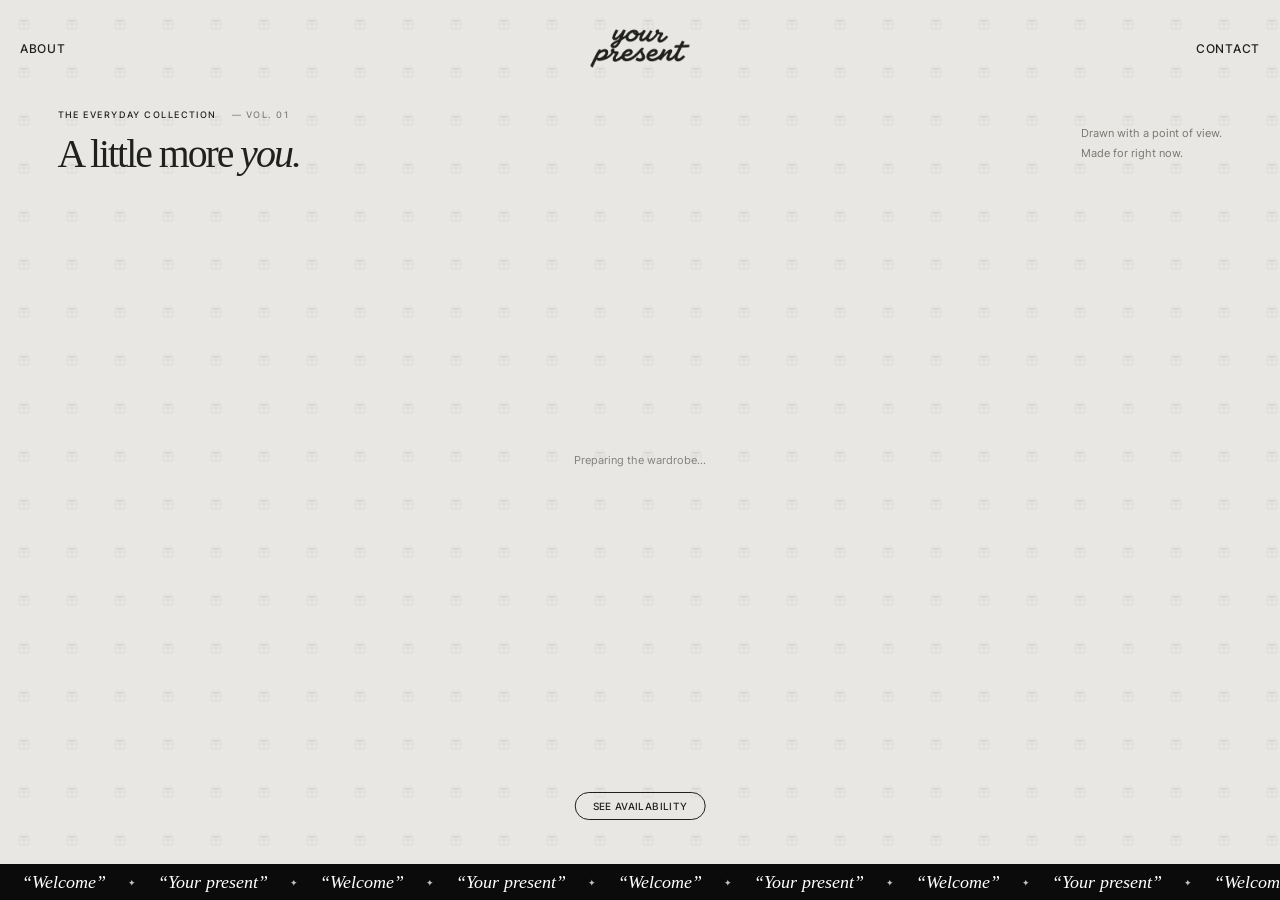
==== commit 875ed6a0: "Refine chrome clothes rack, collection layout and product details" ====
--- a/index.html
+++ b/index.html
@@ -8,16 +8,24 @@
   <link rel="icon" href="assets/logo.png">
   <link rel="preload" href="assets/fonts/inter-latin-wght-normal.woff2" as="font" type="font/woff2" crossorigin>
   <link rel="stylesheet" href="css/style.css">
+  <link rel="stylesheet" href="css/studio.css">
 </head>
 <body>
+  <a class="skip-link" href="#collection">Skip to collection</a>
   <header class="top">
     <button class="nav-link" data-panel="about">About</button>
     <a class="logo" href="./" aria-label="your present"></a>
     <button class="nav-link" data-panel="contact">Contact</button>
-    <button class="close-link" id="close">Close</button>
+    <button class="close-link" id="close" inert>Close</button>
   </header>
 
-  <main class="scene">
+  <main class="scene" id="collection">
+    <section class="intro" aria-labelledby="collectionTitle">
+      <p class="eyebrow">THE EVERYDAY COLLECTION <span>— VOL. 01</span></p>
+      <h1 id="collectionTitle">A little more <em>you.</em></h1>
+      <p class="intro-note">Drawn with a point of view.<br>Made for right now.</p>
+    </section>
+    <p class="loading-note" id="loadingNote" role="status">Preparing the wardrobe…</p>
     <div class="rack-wrap" id="rackWrap">
       <div class="rack" id="rack">
         <div class="rod" aria-hidden="true">
@@ -30,20 +38,20 @@
         <svg class="bracket l" viewBox="0 0 46 92" aria-hidden="true">
           <rect x="2" y="3" width="27" height="86" rx="6" fill="url(#ypPlate)" stroke="rgba(0,0,0,.22)" stroke-width=".8"/>
           <rect x="3.2" y="4.2" width="24.6" height="83.6" rx="5" fill="none" stroke="rgba(255,255,255,.55)" stroke-width=".8"/>
-          <g><circle cx="15.5" cy="14" r="3.8" fill="url(#ypScrew)" stroke="rgba(0,0,0,.35)" stroke-width=".6"/><path d="M13 14.6h5" stroke="rgba(0,0,0,.45)" stroke-width=".9"/></g>
-          <g><circle cx="15.5" cy="78" r="3.8" fill="url(#ypScrew)" stroke="rgba(0,0,0,.35)" stroke-width=".6"/><path d="M13 78.6h5" stroke="rgba(0,0,0,.45)" stroke-width=".9"/></g>
+          <g><circle cx="15.5" cy="14" r="3.8" fill="url(#ypScrew)" stroke="rgba(0,0,0,.35)" stroke-width=".6"/><path d="M13.7 16l3.6-3.6" stroke="rgba(0,0,0,.45)" stroke-width=".9"/></g>
+          <g><circle cx="15.5" cy="78" r="3.8" fill="url(#ypScrew)" stroke="rgba(0,0,0,.35)" stroke-width=".6"/><path d="M13.7 80l3.6-3.6" stroke="rgba(0,0,0,.45)" stroke-width=".9"/></g>
           <rect x="17" y="32" width="29" height="28" rx="3.5" fill="url(#ypCup)" stroke="rgba(0,0,0,.25)" stroke-width=".7"/>
           <rect x="21" y="32" width="2.2" height="28" fill="rgba(255,255,255,.55)"/>
-          <rect x="40" y="32" width="1.4" height="28" fill="rgba(0,0,0,.18)"/>
+          <rect x="40" y="32" width="1.4" height="28" fill="rgba(0,0,0,.3)"/><path d="M44 34v24" stroke="#fff" stroke-opacity=".8" stroke-width="1.2"/>
         </svg>
         <svg class="bracket r" viewBox="0 0 46 92" aria-hidden="true">
           <rect x="2" y="3" width="27" height="86" rx="6" fill="url(#ypPlate)" stroke="rgba(0,0,0,.22)" stroke-width=".8"/>
           <rect x="3.2" y="4.2" width="24.6" height="83.6" rx="5" fill="none" stroke="rgba(255,255,255,.55)" stroke-width=".8"/>
-          <g><circle cx="15.5" cy="14" r="3.8" fill="url(#ypScrew)" stroke="rgba(0,0,0,.35)" stroke-width=".6"/><path d="M13 14.6h5" stroke="rgba(0,0,0,.45)" stroke-width=".9"/></g>
-          <g><circle cx="15.5" cy="78" r="3.8" fill="url(#ypScrew)" stroke="rgba(0,0,0,.35)" stroke-width=".6"/><path d="M13 78.6h5" stroke="rgba(0,0,0,.45)" stroke-width=".9"/></g>
+          <g><circle cx="15.5" cy="14" r="3.8" fill="url(#ypScrew)" stroke="rgba(0,0,0,.35)" stroke-width=".6"/><path d="M13.7 16l3.6-3.6" stroke="rgba(0,0,0,.45)" stroke-width=".9"/></g>
+          <g><circle cx="15.5" cy="78" r="3.8" fill="url(#ypScrew)" stroke="rgba(0,0,0,.35)" stroke-width=".6"/><path d="M13.7 80l3.6-3.6" stroke="rgba(0,0,0,.45)" stroke-width=".9"/></g>
           <rect x="17" y="32" width="29" height="28" rx="3.5" fill="url(#ypCup)" stroke="rgba(0,0,0,.25)" stroke-width=".7"/>
           <rect x="21" y="32" width="2.2" height="28" fill="rgba(255,255,255,.55)"/>
-          <rect x="40" y="32" width="1.4" height="28" fill="rgba(0,0,0,.18)"/>
+          <rect x="40" y="32" width="1.4" height="28" fill="rgba(0,0,0,.3)"/><path d="M44 34v24" stroke="#fff" stroke-opacity=".8" stroke-width="1.2"/>
         </svg>
       </div>
         <div class="items" id="items"></div>
@@ -51,17 +59,22 @@
       <p class="hover-label" id="hoverLabel" aria-live="polite"></p>
     </div>
 
-    <section class="detail" id="detail" aria-hidden="true">
+    <section class="detail" id="detail" role="dialog" aria-modal="true" aria-labelledby="dName" aria-hidden="true" inert>
       <button class="arrow prev" id="prev" aria-label="Previous">
         <svg viewBox="0 0 24 24"><path d="M15 6l-6 6 6 6M9 12h12" transform="translate(-1.5 0)"/></svg>
       </button>
-      <div class="d-stage"><div class="d-item" id="dItem"></div></div>
+      <div class="d-stage"><button class="zoom-toggle" id="zoomToggle" aria-label="Enlarge garment" aria-pressed="false"><div class="d-item" id="dItem"></div></button><span class="zoom-hint sr-only" id="zoomHint">Click to look closer ↗</span></div>
       <button class="arrow next" id="next" aria-label="Next">
         <svg viewBox="0 0 24 24"><path d="M9 6l6 6-6 6M15 12H3" transform="translate(1.5 0)"/></svg>
       </button>
       <div class="d-meta">
-        <p class="d-count" id="dCount">01 / 10</p>
+        <p class="d-count" id="dCount">01 / 09</p>
         <h2 class="d-name" id="dName"></h2>
+        <p class="d-description">A drawing, a favourite tee.<br>A little something to make your own.</p>
+        <div class="d-spec"><span>Collection</span><span>The everyday edit</span></div>
+        <div class="d-spec"><span>Availability</span><span>Coming soon</span></div>
+        <button class="detail-availability" data-panel="availability">Explore availability <span aria-hidden="true">↗</span></button>
+
       </div>
     </section>
 
@@ -72,27 +85,27 @@
   </main>
 
   <footer class="marquee" aria-label="Welcome. Your present.">
-    <div class="marquee-track" id="marquee"></div>
+    <div class="marquee-track" id="marquee" aria-hidden="true"><span>“Welcome”</span><span class="dot">✦</span><span>“Your present”</span><span class="dot">✦</span><span>“Welcome”</span><span class="dot">✦</span><span>“Your present”</span><span class="dot">✦</span><span>“Welcome”</span><span class="dot">✦</span><span>“Your present”</span><span class="dot">✦</span><span>“Welcome”</span><span class="dot">✦</span><span>“Your present”</span><span class="dot">✦</span><span>“Welcome”</span><span class="dot">✦</span><span>“Your present”</span><span class="dot">✦</span><span>“Welcome”</span><span class="dot">✦</span><span>“Your present”</span><span class="dot">✦</span><span>“Welcome”</span><span class="dot">✦</span><span>“Your present”</span><span class="dot">✦</span><span>“Welcome”</span><span class="dot">✦</span><span>“Your present”</span><span class="dot">✦</span><span>“Welcome”</span><span class="dot">✦</span><span>“Your present”</span><span class="dot">✦</span><span>“Welcome”</span><span class="dot">✦</span><span>“Your present”</span><span class="dot">✦</span><span>“Welcome”</span><span class="dot">✦</span><span>“Your present”</span><span class="dot">✦</span><span>“Welcome”</span><span class="dot">✦</span><span>“Your present”</span><span class="dot">✦</span><span>“Welcome”</span><span class="dot">✦</span><span>“Your present”</span><span class="dot">✦</span><span>“Welcome”</span><span class="dot">✦</span><span>“Your present”</span><span class="dot">✦</span><span>“Welcome”</span><span class="dot">✦</span><span>“Your present”</span><span class="dot">✦</span><span>“Welcome”</span><span class="dot">✦</span><span>“Your present”</span><span class="dot">✦</span></div>
   </footer>
 
-  <div class="sheet" id="sheet" aria-hidden="true">
-    <div class="sheet-card" role="dialog" aria-modal="true">
+  <div class="sheet" id="sheet" aria-hidden="true" inert>
+    <div class="sheet-card" role="dialog" aria-modal="true" aria-labelledby="sheetTitle">
       <div class="sheet-body" id="sheetBody"></div>
       <button class="pill small" id="sheetClose">Close</button>
     </div>
   </div>
 
   <template id="panel-about">
-    <h3>About</h3>
+    <h3 id="sheetTitle">About</h3>
     <p>your present makes clothes for right now. Every piece starts as a drawing and ends up on this rack.</p>
   </template>
   <template id="panel-contact">
-    <h3>Contact</h3>
+    <h3 id="sheetTitle">Contact</h3>
     <p>Collabs, wholesale or just saying hi — contact details coming soon.</p>
   </template>
   <template id="panel-availability">
-    <h3>Availability</h3>
-    <p>Sizes S – XL. First drop opening soon. Subscribe to our newsletter to hear first.</p>
+    <h3 id="sheetTitle">Availability</h3>
+    <p>The first drop is on its way. Size options and release details will be shared here when the collection opens.</p>
   </template>
 
   <script src="data/products.js"></script>
--- a/css/style.css
+++ b/css/style.css
@@ -101,8 +101,8 @@
   border-radius: 99px;
   /* 抛光镀铬：竖向是圆管的明暗（上亮下暗、底边回光），横向乘上环境反光（两端亮、中段一大片深色） */
   background:
-    linear-gradient(90deg, #fff 0%, #fff 22%, #c4c4c8 30%, #6a6a70 38%, #58585e 52%, #6c6c72 64%, #d9d9dc 74%, #fff 80%, #c9c9cd 88%, #fff 96%),
-    linear-gradient(180deg, #8e8e93 0%, #ffffff 11%, #ffffff 24%, #ececef 34%, #b4b4b9 48%, #707076 63%, #4a4a50 77%, #8a8a90 88%, #f0f0f2 95%, #707075 100%);
+    linear-gradient(90deg, #fff 0%, #fff 22%, #e4e4e7 30%, #b4b4b9 40%, #a6a6ab 52%, #b2b2b7 64%, #ebebed 74%, #fff 80%, #e6e6e9 88%, #fff 96%),
+    linear-gradient(180deg, #a0a0a5 0%, #ffffff 11%, #ffffff 26%, #f0f0f2 36%, #c6c6ca 50%, #929298 64%, #7c7c82 77%, #a8a8ad 88%, #f4f4f6 95%, #8a8a8f 100%);
   background-blend-mode: multiply;
   box-shadow: 0 calc(var(--rodh) * 1.1) calc(var(--rodh) * .9) calc(var(--rodh) * -.4) rgba(0, 0, 0, .3);
 }
@@ -151,7 +151,6 @@
 .face .turn { height: calc(var(--gh) * 440 / 340); }   /* 帧条底部多留 34 单位给下垂的布料 */
 .face { pointer-events: none; }   /* 画布比挂位宽，不能挡住旁边那件的鼠标 */
 .face .turn { background-repeat: no-repeat; background-position: 0 0; }
-.face .turn.b { opacity: 0; }      /* 下一帧叠在上面按比例淡入：帧与帧之间平滑过渡 */
 .swing { will-change: transform; }
 .face img { user-select: none; -webkit-user-drag: none; pointer-events: none; }
 
--- a/css/studio.css
+++ b/css/studio.css
@@ -0,0 +1,146 @@
+/* Reference: the original hanging portfolio, with Your Present branding. */
+:root { --bg:#e8e7e3; --ink:#20201f; --muted:#81817e; --line:rgba(32,32,31,.24); --gh:min(42dvh,20vw); --rodh:max(8px,calc(var(--gh)*.035)); }
+body { min-height:100dvh; height:100dvh; grid-template-rows:96px minmax(0,1fr) 36px; }
+body::before { content:""; position:fixed; inset:0; z-index:0; background:var(--bg); opacity:0; pointer-events:none; transition:opacity .4s var(--ease); }
+body.is-detail::before { opacity:.8; }
+button,a { -webkit-tap-highlight-color:transparent; }
+button { touch-action:manipulation; }
+button:focus-visible,a:focus-visible { outline:2px solid var(--ink); outline-offset:5px; }
+.sr-only { position:absolute; width:1px; height:1px; padding:0; margin:-1px; overflow:hidden; clip-path:inset(50%); white-space:nowrap; border:0; }
+.skip-link { position:fixed; left:20px; top:-80px; z-index:100; padding:12px 20px; background:var(--ink); color:var(--bg); }
+.skip-link:focus { top:16px; }
+.top { margin:0; padding:0 20px; height:96px; grid-template-columns:1fr auto 1fr; gap:20px; }
+.logo { grid-column:2; grid-row:1; justify-self:center; width:104px; }
+.nav-link { grid-row:1; font-size:12px; }
+.nav-link:first-child { grid-column:1; justify-self:start; }
+.nav-link:nth-of-type(2) { grid-column:3; justify-self:end; }
+.close-link { right:20px; top:42px; font-size:12px; }
+.scene { z-index:1; min-width:0; }
+.rack-wrap { position:absolute; top:calc(27dvh - 96px); margin:0; transition:opacity .4s var(--ease),filter .4s var(--ease); }
+.rack { width:calc(var(--slot)*var(--n,9) + var(--open) - var(--slot) + var(--gh)*.34); }
+/* The chrome reflects a dark room across its centre, with bright rolled edges. */
+.rod { height:calc(var(--rodh)*4.5); }
+.bracket { filter:drop-shadow(1px 3px 2px #34332e30); }
+.tube { left:calc(var(--rodh)*1.95); right:calc(var(--rodh)*1.95); border-top:1px solid #727372; border-bottom:1px solid #6c6d6b;
+  background:linear-gradient(90deg,#fff 0%,#fff 17%,#eeefee 24%,#777b7b 31%,#303636 42%,#454b4b 58%,#626666 72%,#b3b7b5 79%,#fafbf9 87%,#d1d3d1 95%,#fff),linear-gradient(180deg,#c5c8c6 0%,#fff 13%,#f9faf8 27%,#e0e2df 40%,#939795 61%,#424746 78%,#e0e3df 91%,#fff 96%,#767a77);
+  background-blend-mode:multiply; box-shadow:0 5px 5px -3px #33372f65,0 12px 13px -6px #46453c30; }
+.tube::before { top:7%; height:13%; opacity:.9; background:linear-gradient(90deg,#fff 12%,#ffffffb0 28%,#fff5 47%,#ffffffa0 73%,#fff 90%); }
+.tube::after { bottom:7%; height:10%; opacity:.95; background:linear-gradient(90deg,#fff,#b4b9b4 34%,#c5c8c2 70%,#fff); }
+.swing { filter:drop-shadow(2px 7px 6px #37352c20); }
+.face img { object-fit:contain; }
+.hover-label { font-size:11px; color:#656560; }
+.loading-note { position:absolute; top:45%; font-size:11px; color:var(--muted); }
+body.is-ready .loading-note { display:none; }
+body:not(.is-ready) .rack-wrap { opacity:0; }
+.cta-row { bottom:3dvh; gap:14px; }
+.pill { border-width:1px; padding:7px 17px; font-size:10px; font-weight:500; letter-spacing:.035em; }
+.handle { width:32px; height:3px; }
+/* One garment, centred, with the original rack softly visible behind it. */
+.detail { visibility:hidden; opacity:0; transition:opacity .32s var(--ease),visibility 0s linear .32s; }
+.d-stage { margin-top:-10dvh; }
+.d-item { --gh:min(48dvh,32vw); --hook:calc(var(--gh)*50/340); --fw:calc(var(--gh)*300/340); margin:auto; transform-origin:50% 42%; filter:drop-shadow(3px 9px 8px #37352c24); transition:transform .4s var(--ease); }
+.zoom-toggle { display:block; cursor:zoom-in; }
+.zoom-toggle[aria-pressed="true"] { cursor:zoom-out; }
+.zoom-toggle[aria-pressed="true"] .d-item { transform:scale(1.18); }
+.d-meta { bottom:calc(3dvh + 66px); padding:0 24px; }
+.d-count { font-size:10px; margin-bottom:6px; }
+.d-name { font-family:inherit; font-size:clamp(20px,1.65vw,24px); font-weight:450; }
+.arrow { top:calc(50% - 5dvh); width:34px; height:34px; border-width:1px; }
+.arrow.prev { left:calc(50% - min(48dvh,32vw)*150/340 - 5vw - 34px); }
+.arrow.next { left:calc(50% + min(48dvh,32vw)*150/340 + 5vw); }
+body.is-detail { grid-template-rows:96px minmax(0,1fr) 0; }
+body.is-detail .marquee { position:fixed; bottom:0; pointer-events:none; }
+body.is-detail .cta-row { bottom:1.5dvh; }
+body.is-detail .d-meta { bottom:calc(1.5dvh + 62px); }
+body.is-detail .detail { visibility:visible; opacity:1; transition-delay:0s; }
+body.is-detail .rack-wrap { opacity:.08; filter:blur(8px); transform:none; }
+.marquee { position:relative; z-index:1; min-width:0; width:100%; }
+.marquee-track { will-change:transform; }
+.marquee:hover .marquee-track { animation-play-state:paused; }
+.sheet-card { border-radius:4px; background:#f1f0ec; }
+@media(max-width:760px) {
+  :root { --gh:min(40dvh,64vw); --rodh:8px; }
+  body { grid-template-rows:76px minmax(0,1fr) 36px; }
+  body.is-detail { grid-template-rows:76px minmax(0,1fr) 0; }
+  .top { height:76px; padding:0 16px; gap:16px; }
+  .logo { width:84px; } .nav-link { font-size:10px; } .close-link { top:32px; right:16px; font-size:10px; }
+  .rack-wrap { top:calc(26dvh - 76px); width:100%; max-width:100vw; padding:24px 24px 65px; overflow-x:auto; overscroll-behavior-x:contain; scrollbar-width:none; }
+  .rack { margin:0; }
+  .hover-label { top:calc(24px + var(--hook) + var(--gh) + var(--gh)*.1); }
+  .d-stage { margin-top:-12dvh; }
+  .d-item { --gh:min(44dvh,70vw); }
+  .d-meta { bottom:calc(3dvh + 66px); }
+  .d-name { font-size:22px; }
+  .arrow { top:calc(50% - 6dvh); bottom:auto; transform:translateY(-50%); width:30px; height:30px; }
+  .arrow.prev { left:16px; } .arrow.next { left:auto; right:16px; }
+}
+@media(max-height:600px) and (min-width:761px) {
+  :root { --gh:39dvh; }
+  body { grid-template-rows:68px minmax(0,1fr) 30px; }
+  body.is-detail { grid-template-rows:68px minmax(0,1fr) 0; }
+  .top { height:68px; } .close-link { top:28px; }
+  .rack-wrap { top:calc(25dvh - 68px); }
+  .d-item { --gh:42dvh; } .d-stage { margin-top:-16dvh; }
+  .marquee { height:30px; } .d-meta { bottom:calc(3dvh + 58px); } .d-name { font-size:20px; }
+}
+@media(prefers-reduced-motion:reduce) { *,*::before,*::after { animation:none!important; transition:none!important; scroll-behavior:auto!important; } }
+
+/* Collection introduction sits in the quiet band above the rail. */
+.intro { position:absolute; top:12px; left:4.5vw; right:4.5vw; transition:opacity .3s var(--ease); }
+.eyebrow { margin:0; font-size:9px; line-height:1.5; letter-spacing:.16em; font-weight:500; }
+.eyebrow span { color:var(--muted); margin-left:12px; }
+.intro h1 { font-family:Georgia,serif; font-size:clamp(32px,3.1vw,46px); font-weight:400; letter-spacing:-.05em; line-height:1.1; margin:10px 0 0; }
+.intro h1 em { font-family:var(--serif); font-weight:400; }
+.intro-note { position:absolute; right:0; top:16px; margin:0; font-size:11px; line-height:1.8; color:#777772; }
+body.is-detail .intro { opacity:0; pointer-events:none; }
+@media(max-width:760px) {
+  .intro { top:8px; left:22px; right:22px; }
+  .eyebrow { font-size:8px; }
+  .intro h1 { font-size:32px; margin-top:8px; }
+  .intro-note { position:static; font-size:10px; margin-top:8px; }
+  .intro-note br { display:none; }
+  .intro-note br::after { content:" "; }
+}
+@media(max-height:600px) and (min-width:761px) {
+  .intro { top:0; }
+  .eyebrow { font-size:7px; }
+  .intro h1 { font-size:27px; margin-top:6px; }
+  .intro-note { top:7px; font-size:10px; }
+}
+
+/* Product information returns beside the garment; the rack view is unchanged. */
+.detail { grid-template-columns:56% 44%; }
+.d-stage { grid-column:1; grid-row:1; margin:0; justify-self:center; }
+.d-item { --gh:min(50dvh,30vw); }
+.d-meta,body.is-detail .d-meta { position:relative; grid-column:2; grid-row:1; inset:auto; width:calc(100% - 64px); max-width:360px; padding:0; justify-self:start; text-align:left; }
+.d-count { font-size:9px; letter-spacing:.14em; margin:0 0 24px; }
+.d-count::before { content:"THE EVERYDAY COLLECTION / "; }
+.d-name { font-family:Georgia,serif; font-style:normal; font-weight:400; font-size:clamp(30px,3vw,44px); line-height:1.12; letter-spacing:-.045em; text-wrap:balance; }
+.d-description { margin:24px 0 30px; font-size:12px; line-height:1.9; color:#777772; }
+.d-spec { display:flex; justify-content:space-between; gap:20px; border-top:1px solid var(--line); padding:14px 0; font-size:10px; }
+.d-spec span:first-child { color:#777772; }
+.detail-availability { display:flex; align-items:center; justify-content:space-between; width:100%; margin-top:24px; padding:18px 20px; background:var(--ink); color:var(--bg); font-size:11px; transition:background .2s; }
+.detail-availability:hover { background:#454640; }
+.arrow { top:50%; }
+.arrow.prev { left:4vw; }
+.arrow.next { left:calc(56% - 4vw - 34px); }
+body.is-detail .cta-row { visibility:hidden; pointer-events:none; }
+@media(max-width:760px) {
+  .detail { display:block; overflow-y:auto; overscroll-behavior:contain; padding:0 24px 32px; }
+  .d-stage { height:calc(min(36dvh,66vw)*1.15 + 56px); display:grid; place-items:center; margin:0; }
+  .d-item { --gh:min(36dvh,66vw); }
+  .d-meta,body.is-detail .d-meta { width:100%; max-width:420px; margin:0 auto; padding:16px 0 0; }
+  .d-count { margin-bottom:16px; font-size:8px; }
+  .d-name { font-size:32px; }
+  .d-description { margin:20px 0 24px; }
+  .arrow { top:calc(min(36dvh,66vw)*.575 + 28px); width:30px; height:30px; }
+  .arrow.prev { left:16px; } .arrow.next { left:auto; right:16px; }
+}
+@media(max-height:600px) and (min-width:761px) {
+  .d-item { --gh:54dvh; }
+  .d-count { margin-bottom:14px; }
+  .d-name { font-size:30px; }
+  .d-description { margin:16px 0 20px; }
+  .d-spec { padding:10px 0; }
+  .detail-availability { margin-top:16px; padding:14px 18px; }
+}
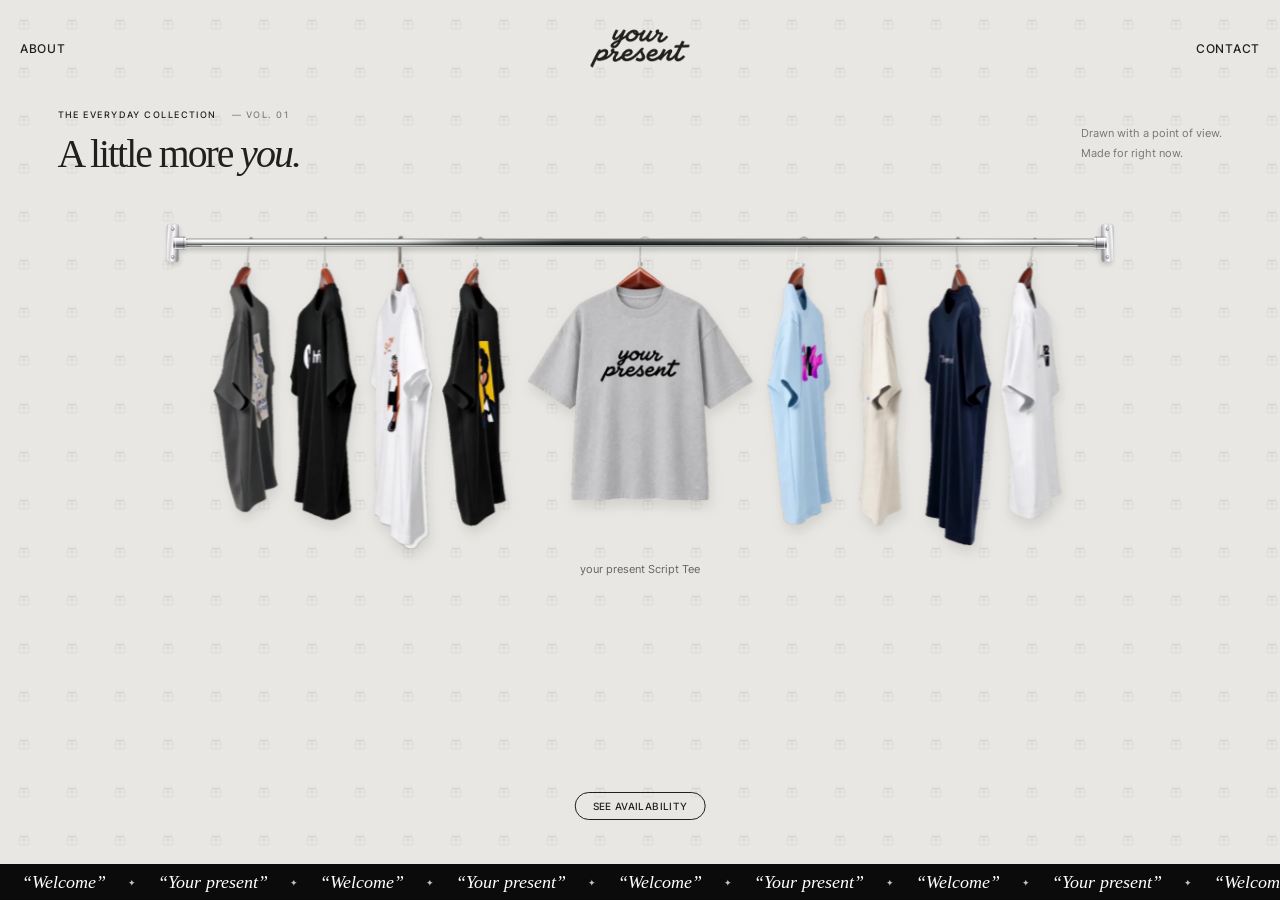
==== commit 222aacdb: "Publish complete fashion AI website through GitHub Pages" ====
--- a/index.html
+++ b/index.html
@@ -97,6 +97,7 @@
 
   <template id="panel-about">
     <h3 id="sheetTitle">About</h3>
+    <p><a href="humen-ai-talk/#03">服装 AI 演示 · Fashion AI Talk ↗</a></p>
     <p>your present makes clothes for right now. Every piece starts as a drawing and ends up on this rack.</p>
   </template>
   <template id="panel-contact">
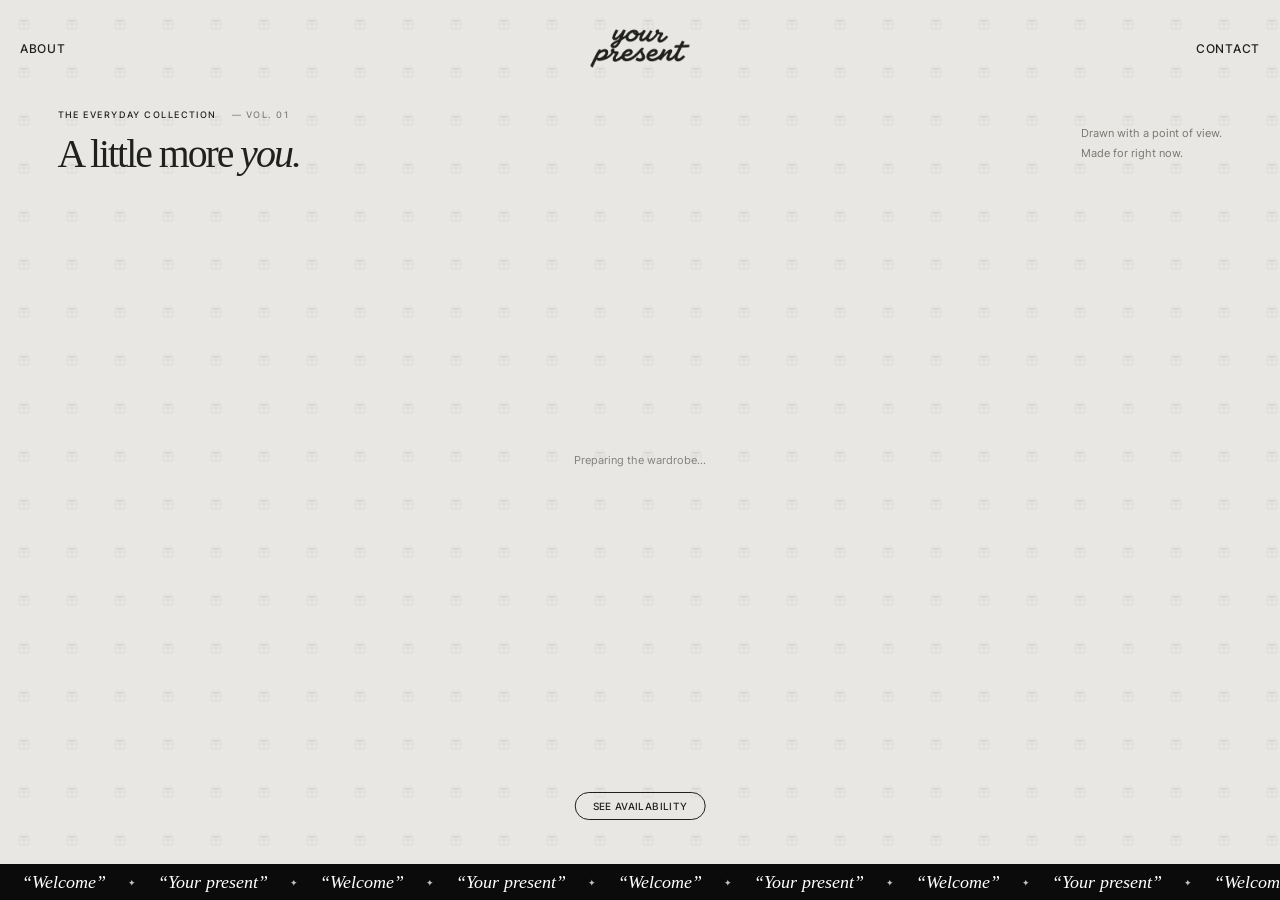
==== commit ca8b9840: "Expand opening into a 24-lesson AI course with teacher handbook and exercises" ====
--- a/index.html
+++ b/index.html
@@ -97,7 +97,7 @@
 
   <template id="panel-about">
     <h3 id="sheetTitle">About</h3>
-    <p><a href="humen-ai-talk/#03">服装 AI 演示 · Fashion AI Talk ↗</a></p>
+    <p><a href="humen-ai-talk/#basics">服装 AI 演示 · Fashion AI Talk ↗</a></p>
     <p>your present makes clothes for right now. Every piece starts as a drawing and ends up on this rack.</p>
   </template>
   <template id="panel-contact">
